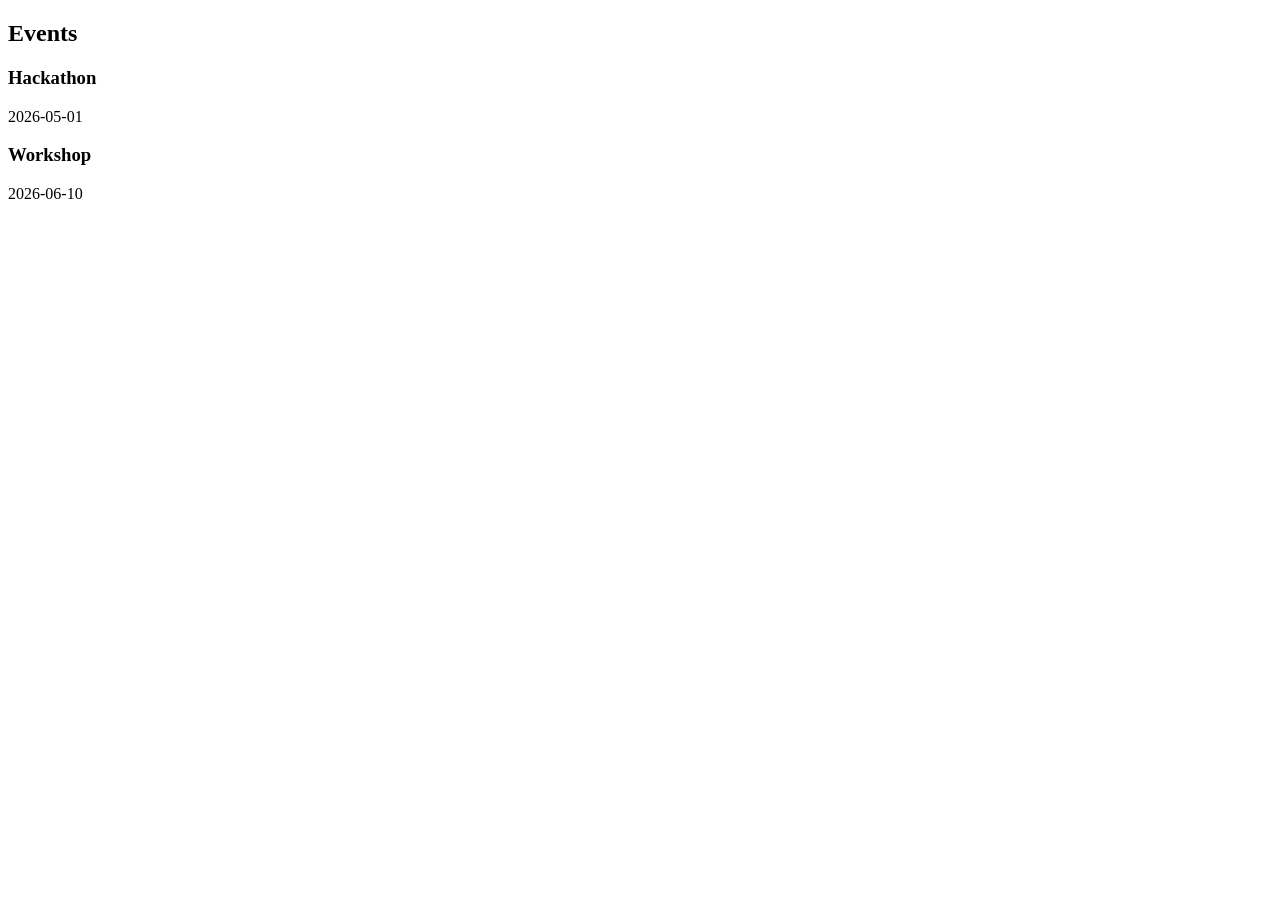
==== frontend/events.html @ eeaaaf16 "added files" ====
<!DOCTYPE html>
<html>

<body>

    <h2>Events</h2>

    <div id="events"></div>

    <script>
        const events = [
            { title: "Hackathon", date: "2026-05-01" },
            { title: "Workshop", date: "2026-06-10" }
        ];

        const container = document.getElementById("events");

        events.forEach(e => {
            container.innerHTML += `
        <div>
            <h3>${e.title}</h3>
            <p>${e.date}</p>
        </div>
    `;
        });
    </script>

</body>

</html>
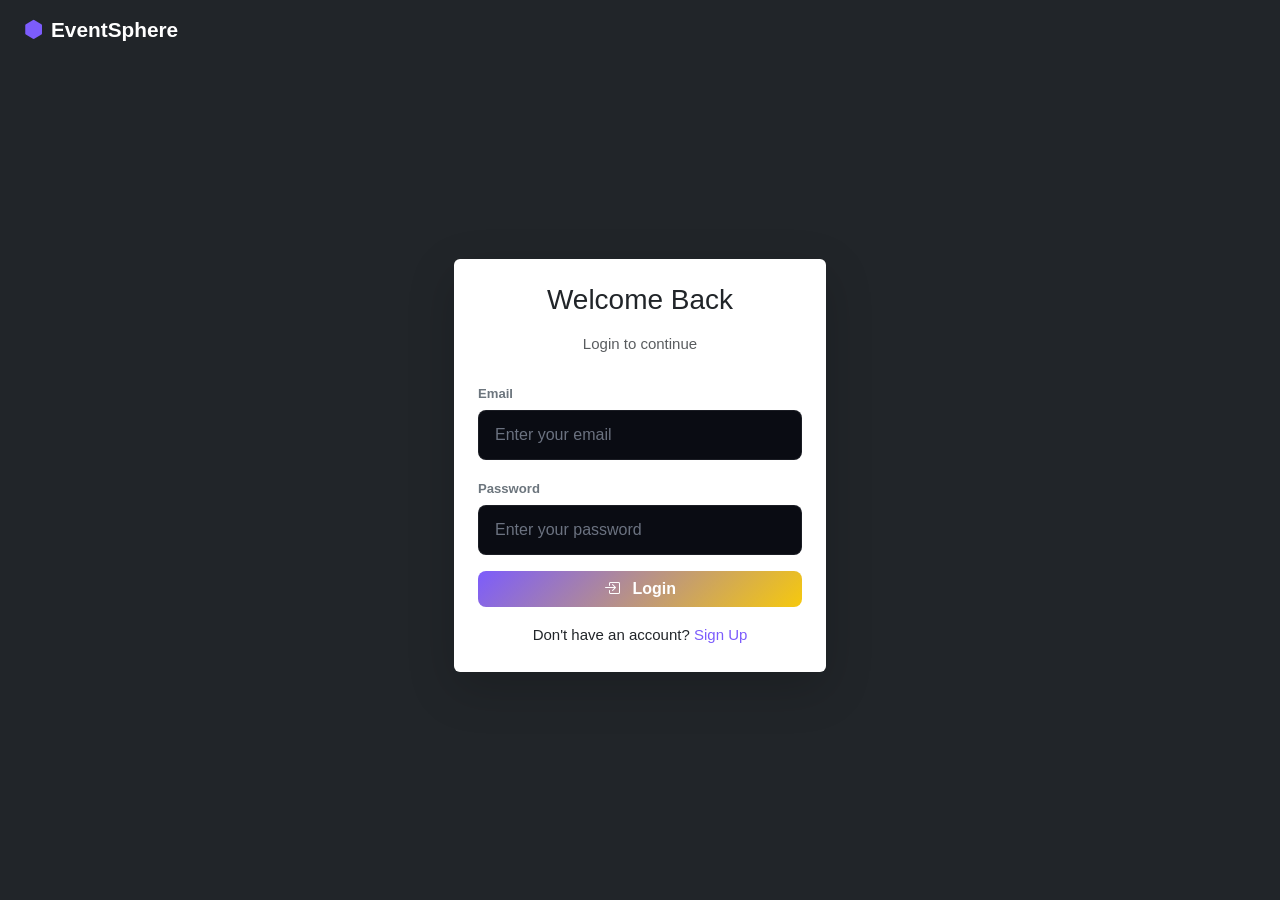
==== commit f398262e: "frontend ui of this website" ====
--- a/frontend/events.html
+++ b/frontend/events.html
@@ -1,28 +1,88 @@
 <!DOCTYPE html>
-<html>
+<html lang="en">
 
-<body>
+<head>
+    <meta charset="UTF-8">
+    <meta name="viewport" content="width=device-width, initial-scale=1.0">
+    <title>Events – EventSphere</title>
 
-    <h2>Events</h2>
+    <!-- Bootstrap -->
+    <link href="https://cdn.jsdelivr.net/npm/bootstrap@5.3.3/dist/css/bootstrap.min.css" rel="stylesheet">
 
-    <div id="events"></div>
+    <!-- Custom CSS -->
+    <link rel="stylesheet" href="css/style.css">
+</head>
+
+<body class="bg-light">
+
+    <!-- NAVBAR -->
+    <nav class="navbar navbar-dark bg-dark px-4">
+        <a href="index.html" class="navbar-brand">EventSphere</a>
+        <div>
+            <a href="my-events.html" class="btn btn-outline-light btn-sm me-2">My Events</a>
+            <button onclick="logout()" class="btn btn-danger btn-sm">Logout</button>
+        </div>
+    </nav>
+
+    <!-- EVENTS SECTION -->
+    <div class="container mt-5">
+        <h2 class="mb-4 text-center">Available Events</h2>
+
+        <div class="row" id="eventsContainer"></div>
+    </div>
+
+    <!-- JS -->
+    <script src="js/main.js"></script>
 
     <script>
+        // Protect page
+        if (!localStorage.getItem("user_id")) {
+            alert("Please login first");
+            window.location.href = "login.html";
+        }
+
+        // Dummy data (replace with API later)
         const events = [
-            { title: "Hackathon", date: "2026-05-01" },
-            { title: "Workshop", date: "2026-06-10" }
+            { id: 1, title: "Hackathon", date: "2026-05-01", location: "Bangalore" },
+            { id: 2, title: "Workshop", date: "2026-06-10", location: "Mumbai" },
+            { id: 3, title: "Tech Talk", date: "2026-07-15", location: "Hyderabad" }
         ];
 
-        const container = document.getElementById("events");
+        const container = document.getElementById("eventsContainer");
 
+        // Render cards
         events.forEach(e => {
             container.innerHTML += `
-        <div>
-            <h3>${e.title}</h3>
-            <p>${e.date}</p>
+    <div class="col-md-4 mb-4">
+        <div class="card shadow-sm h-100">
+            <div class="card-body">
+                <h5 class="card-title">${e.title}</h5>
+                <p class="text-muted mb-1">${e.date}</p>
+                <p class="text-muted">${e.location}</p>
+
+                <button class="btn btn-primary w-100"
+                    onclick="registerEvent(${e.id})">
+                    Register
+                </button>
+            </div>
         </div>
-    `;
+    </div>`;
         });
+
+        // Register event
+        function registerEvent(eventId) {
+            let myEvents = JSON.parse(localStorage.getItem("myEvents")) || [];
+
+            if (myEvents.includes(eventId)) {
+                alert("Already registered!");
+                return;
+            }
+
+            myEvents.push(eventId);
+            localStorage.setItem("myEvents", JSON.stringify(myEvents));
+
+            alert("Successfully registered!");
+        }
     </script>
 
 </body>
--- a/frontend/css/style.css
+++ b/frontend/css/style.css
@@ -0,0 +1,873 @@
+/* =============================
+   EventSphere — Global Stylesheet
+   ============================= */
+
+:root {
+  --es-bg: #0a0c13;
+  --es-bg-alt: #0f1220;
+  --es-card: #141826;
+  --es-border: rgba(255, 255, 255, 0.07);
+  --es-accent: #7c5cfc;
+  --es-accent2: #f6c90e;
+  --es-text: #e2e8f0;
+  --es-muted: #6b7280;
+  --es-grad: linear-gradient(135deg, #7c5cfc 0%, #f6c90e 100%);
+  --es-grad-soft: linear-gradient(
+    135deg,
+    rgba(124, 92, 252, 0.15),
+    rgba(246, 201, 14, 0.08)
+  );
+}
+
+/* ─── Base ─── */
+*,
+*::before,
+*::after {
+  box-sizing: border-box;
+}
+
+body {
+  margin: 0;
+  background: var(--es-bg);
+  color: var(--es-text);
+  font-family: 'DM Sans', sans-serif;
+  font-size: 15px;
+  line-height: 1.65;
+}
+
+h1,
+h2,
+h3,
+h4,
+h5,
+h6 {
+  font-family: 'Syne', sans-serif;
+}
+
+a {
+  color: var(--es-accent);
+  text-decoration: none;
+  transition: color 0.2s;
+}
+a:hover {
+  color: var(--es-accent2);
+}
+
+.py-6 {
+  padding-top: 5rem;
+  padding-bottom: 5rem;
+}
+
+/* ─── Scrollbar ─── */
+::-webkit-scrollbar {
+  width: 6px;
+}
+::-webkit-scrollbar-track {
+  background: var(--es-bg);
+}
+::-webkit-scrollbar-thumb {
+  background: var(--es-accent);
+  border-radius: 3px;
+}
+
+/* ─── Navbar ─── */
+.es-navbar {
+  background: rgba(10, 12, 19, 0.85);
+  backdrop-filter: blur(18px);
+  border-bottom: 1px solid var(--es-border);
+  padding: 0.9rem 0;
+  transition: background 0.3s;
+}
+.es-navbar.scrolled {
+  background: rgba(10, 12, 19, 0.98);
+}
+.es-brand {
+  font-family: 'Syne', sans-serif;
+  font-weight: 800;
+  font-size: 1.3rem;
+  color: #fff !important;
+  display: flex;
+  align-items: center;
+  gap: 0.5rem;
+}
+.brand-icon {
+  color: var(--es-accent);
+  font-size: 1.2rem;
+}
+.navbar-nav .nav-link {
+  color: rgba(255, 255, 255, 0.75) !important;
+  font-weight: 500;
+  letter-spacing: 0.02em;
+  padding: 0.4rem 0.75rem !important;
+  border-radius: 6px;
+  transition: all 0.2s;
+}
+.navbar-nav .nav-link:hover,
+.navbar-nav .nav-link.active {
+  color: #fff !important;
+  background: rgba(124, 92, 252, 0.15);
+}
+
+/* ─── Buttons ─── */
+.btn-es-primary {
+  background: var(--es-grad);
+  color: #fff !important;
+  border: none;
+  font-weight: 600;
+  border-radius: 8px;
+  transition:
+    transform 0.2s,
+    box-shadow 0.2s;
+}
+.btn-es-primary:hover {
+  transform: translateY(-2px);
+  box-shadow: 0 8px 24px rgba(124, 92, 252, 0.4);
+}
+.btn-outline-light {
+  border-radius: 8px;
+  font-weight: 500;
+}
+
+/* ─── Section Labels & Titles ─── */
+.es-section-label {
+  font-size: 0.72rem;
+  font-weight: 700;
+  letter-spacing: 0.14em;
+  text-transform: uppercase;
+  color: var(--es-accent);
+  display: block;
+  margin-bottom: 0.4rem;
+}
+.es-section-title {
+  font-size: clamp(1.6rem, 3vw, 2.4rem);
+  font-weight: 800;
+  line-height: 1.2;
+}
+.es-gradient-text {
+  background: var(--es-grad);
+  -webkit-background-clip: text;
+  -webkit-text-fill-color: transparent;
+  background-clip: text;
+}
+.es-badge {
+  background: rgba(124, 92, 252, 0.18);
+  color: #a78bfa;
+  border: 1px solid rgba(124, 92, 252, 0.3);
+  border-radius: 50px;
+  padding: 0.3rem 0.9rem;
+  font-size: 0.78rem;
+  font-weight: 600;
+  letter-spacing: 0.04em;
+}
+
+/* ─── Hero ─── */
+.es-hero {
+  min-height: 100vh;
+  padding-top: 80px;
+  position: relative;
+  overflow: hidden;
+  background: var(--es-bg);
+}
+.hero-bg-anim {
+  position: absolute;
+  inset: 0;
+  background:
+    radial-gradient(
+      ellipse 60% 60% at 80% 50%,
+      rgba(124, 92, 252, 0.18) 0%,
+      transparent 70%
+    ),
+    radial-gradient(
+      ellipse 40% 40% at 20% 70%,
+      rgba(246, 201, 14, 0.08) 0%,
+      transparent 60%
+    );
+  pointer-events: none;
+}
+.es-hero-title {
+  font-size: clamp(2.4rem, 5vw, 4rem);
+  font-weight: 800;
+  line-height: 1.1;
+}
+.es-hero-sub {
+  font-size: 1.1rem;
+  color: rgba(255, 255, 255, 0.65);
+  max-width: 480px;
+}
+.stat-num {
+  font-family: 'Syne', sans-serif;
+  font-size: 1.6rem;
+  font-weight: 800;
+  color: #fff;
+}
+.hero-stats small {
+  color: var(--es-muted);
+  font-size: 0.78rem;
+}
+.stat-divider {
+  width: 1px;
+  background: var(--es-border);
+  align-self: stretch;
+}
+
+/* Hero Card Stack */
+.hero-card-stack {
+  position: relative;
+  width: 320px;
+  height: 340px;
+}
+.hero-card {
+  position: absolute;
+  background: var(--es-card);
+  border: 1px solid var(--es-border);
+  border-radius: 16px;
+  padding: 1.4rem;
+  width: 220px;
+  box-shadow: 0 20px 60px rgba(0, 0, 0, 0.4);
+  transition: transform 0.4s ease;
+}
+.hero-card:hover {
+  transform: scale(1.04);
+  z-index: 10;
+}
+.hc-1 {
+  top: 0;
+  left: 50px;
+  z-index: 3;
+}
+.hc-2 {
+  top: 80px;
+  left: 120px;
+  z-index: 2;
+}
+.hc-3 {
+  top: 170px;
+  left: 20px;
+  z-index: 1;
+}
+.hero-card strong {
+  font-family: 'Syne', sans-serif;
+  font-size: 0.95rem;
+  display: block;
+  margin-bottom: 0.2rem;
+}
+
+/* ─── Backgrounds ─── */
+.bg-dark-alt {
+  background: var(--es-bg-alt) !important;
+}
+
+/* ─── Feature Cards ─── */
+.es-feature-card {
+  background: var(--es-card);
+  border: 1px solid var(--es-border);
+  border-radius: 16px;
+  padding: 2rem;
+  height: 100%;
+  transition:
+    transform 0.3s,
+    border-color 0.3s,
+    box-shadow 0.3s;
+}
+.es-feature-card:hover {
+  transform: translateY(-6px);
+  border-color: rgba(124, 92, 252, 0.4);
+  box-shadow: 0 16px 48px rgba(124, 92, 252, 0.12);
+}
+.es-feat-icon {
+  width: 52px;
+  height: 52px;
+  border-radius: 12px;
+  background: linear-gradient(135deg, #7c5cfc, #a78bfa);
+  display: flex;
+  align-items: center;
+  justify-content: center;
+  font-size: 1.4rem;
+  color: #fff;
+  margin-bottom: 1rem;
+}
+.es-feature-card h5 {
+  font-family: 'Syne', sans-serif;
+  font-size: 1rem;
+  margin-bottom: 0.5rem;
+}
+
+/* ─── Event Cards ─── */
+.es-event-card {
+  background: var(--es-card);
+  border: 1px solid var(--es-border);
+  border-radius: 16px;
+  overflow: hidden;
+  height: 100%;
+  display: flex;
+  flex-direction: column;
+  transition:
+    transform 0.3s,
+    box-shadow 0.3s,
+    border-color 0.3s;
+}
+.es-event-card:hover {
+  transform: translateY(-6px);
+  box-shadow: 0 20px 50px rgba(0, 0, 0, 0.5);
+  border-color: rgba(124, 92, 252, 0.35);
+}
+.es-event-img {
+  height: 180px;
+  display: flex;
+  align-items: center;
+  justify-content: center;
+  font-size: 3rem;
+  position: relative;
+}
+.es-event-body {
+  padding: 1.2rem;
+  flex: 1;
+  display: flex;
+  flex-direction: column;
+}
+.es-event-category {
+  font-size: 0.68rem;
+  font-weight: 700;
+  letter-spacing: 0.1em;
+  text-transform: uppercase;
+  color: var(--es-accent);
+  margin-bottom: 0.4rem;
+}
+.es-event-title {
+  font-family: 'Syne', sans-serif;
+  font-size: 1rem;
+  font-weight: 700;
+  margin-bottom: 0.5rem;
+  line-height: 1.3;
+}
+.es-event-meta {
+  font-size: 0.78rem;
+  color: var(--es-muted);
+  margin-bottom: 0.8rem;
+}
+.es-event-footer {
+  margin-top: auto;
+  padding: 0.9rem 1.2rem;
+  border-top: 1px solid var(--es-border);
+  display: flex;
+  justify-content: space-between;
+  align-items: center;
+}
+.es-event-price {
+  font-family: 'Syne', sans-serif;
+  font-weight: 800;
+  font-size: 1.05rem;
+  color: var(--es-accent2);
+}
+
+/* ─── How It Works ─── */
+.hiw-step {
+  position: relative;
+}
+.hiw-num {
+  font-family: 'Syne', sans-serif;
+  font-size: 3rem;
+  font-weight: 800;
+  color: rgba(190, 170, 249, 0.15);
+  line-height: 1;
+  margin-bottom: -0.5rem;
+}
+/* .hiw-icon {
+  font-size: 2.2rem;
+  background: var(--es-grad);
+  -webkit-background-clip: text;
+  -webkit-text-fill-color: transparent;
+} */
+.hiw-icon {
+  font-size: 2.2rem;
+  background: var(--es-grad);
+
+  background-clip: text; /* Standard */
+  -webkit-background-clip: text; /* Chrome/Safari */
+
+  color: transparent; /* Fallback */
+  -webkit-text-fill-color: transparent;
+}
+.hiw-step h6 {
+  font-family: 'Syne', sans-serif;
+  font-weight: 700;
+}
+
+/* ─── Testimonials ─── */
+.es-testimonial-card {
+  background: var(--es-card);
+  border: 1px solid var(--es-border);
+  border-radius: 16px;
+  padding: 1.8rem;
+  height: 100%;
+  transition: transform 0.3s;
+}
+.es-testimonial-card:hover {
+  transform: translateY(-4px);
+}
+.stars {
+  color: var(--es-accent2);
+  font-size: 1rem;
+  letter-spacing: 2px;
+}
+.testi-avatar {
+  width: 40px;
+  height: 40px;
+  border-radius: 50%;
+  background: linear-gradient(135deg, #7c5cfc, #a78bfa);
+  display: flex;
+  align-items: center;
+  justify-content: center;
+  font-size: 0.75rem;
+  font-weight: 700;
+  color: #fff;
+  flex-shrink: 0;
+}
+
+/* ─── CTA Section ─── */
+.es-cta-section {
+  background: linear-gradient(
+    135deg,
+    rgba(124, 92, 252, 0.1) 0%,
+    rgba(246, 201, 14, 0.05) 100%
+  );
+  border-top: 1px solid var(--es-border);
+  border-bottom: 1px solid var(--es-border);
+}
+
+/* ─── Footer ─── */
+.es-footer {
+  background: var(--es-bg-alt);
+  border-top: 1px solid var(--es-border);
+}
+.es-footer-heading {
+  font-family: 'Syne', sans-serif;
+  font-size: 0.8rem;
+  font-weight: 700;
+  letter-spacing: 0.1em;
+  text-transform: uppercase;
+  color: var(--es-text);
+  margin-bottom: 1rem;
+}
+.es-footer-links li {
+  margin-bottom: 0.5rem;
+}
+.es-footer-links a {
+  color: var(--es-muted);
+  font-size: 0.85rem;
+  transition: color 0.2s;
+}
+.es-footer-links a:hover {
+  color: var(--es-accent);
+}
+.es-social-link {
+  width: 36px;
+  height: 36px;
+  display: flex;
+  align-items: center;
+  justify-content: center;
+  border: 1px solid var(--es-border);
+  border-radius: 8px;
+  color: var(--es-muted);
+  font-size: 1rem;
+  transition: all 0.2s;
+}
+.es-social-link:hover {
+  color: var(--es-accent);
+  border-color: var(--es-accent);
+  background: rgba(124, 92, 252, 0.1);
+}
+.es-newsletter-input .form-control {
+  background: var(--es-card);
+  border: 1px solid var(--es-border);
+  color: var(--es-text);
+  border-radius: 8px 0 0 8px;
+}
+.es-newsletter-input .form-control:focus {
+  background: var(--es-card);
+  border-color: var(--es-accent);
+  color: var(--es-text);
+  box-shadow: none;
+}
+.es-newsletter-input .btn {
+  border-radius: 0 8px 8px 0;
+}
+
+/* ─── Page Hero (inner pages) ─── */
+.es-page-hero {
+  padding: 130px 0 70px;
+  background: var(--es-bg-alt);
+  border-bottom: 1px solid var(--es-border);
+  position: relative;
+  overflow: hidden;
+}
+.es-page-hero::before {
+  content: '';
+  position: absolute;
+  inset: 0;
+  background: radial-gradient(
+    ellipse 60% 80% at 50% 0%,
+    rgba(124, 92, 252, 0.12) 0%,
+    transparent 70%
+  );
+  pointer-events: none;
+}
+
+/* ─── Search & Filters ─── */
+.es-search-bar .form-control {
+  background: var(--es-card);
+  border: 1px solid var(--es-border);
+  color: var(--es-text);
+  border-radius: 10px;
+  padding: 0.75rem 1rem;
+}
+.es-search-bar .form-control:focus {
+  border-color: var(--es-accent);
+  box-shadow: none;
+  background: var(--es-card);
+  color: var(--es-text);
+}
+.es-search-bar .form-control::placeholder {
+  color: var(--es-muted);
+}
+.es-filter-btn {
+  background: var(--es-card);
+  border: 1px solid var(--es-border);
+  color: var(--es-muted);
+  border-radius: 8px;
+  padding: 0.5rem 1rem;
+  font-size: 0.85rem;
+  cursor: pointer;
+  transition: all 0.2s;
+}
+.es-filter-btn:hover,
+.es-filter-btn.active {
+  border-color: var(--es-accent);
+  color: var(--es-accent);
+  background: rgba(124, 92, 252, 0.1);
+}
+
+/* ─── Forms ─── */
+.es-form-card {
+  background: var(--es-card);
+  border: 1px solid var(--es-border);
+  border-radius: 20px;
+  padding: 2.5rem;
+}
+.form-control,
+.form-select {
+  background: var(--es-bg) !important;
+  border: 1px solid var(--es-border) !important;
+  color: var(--es-text) !important;
+  border-radius: 8px !important;
+  padding: 0.75rem 1rem !important;
+  transition:
+    border-color 0.2s,
+    box-shadow 0.2s !important;
+}
+.form-control:focus,
+.form-select:focus {
+  border-color: var(--es-accent) !important;
+  box-shadow: 0 0 0 3px rgba(124, 92, 252, 0.15) !important;
+  background: var(--es-bg) !important;
+  color: var(--es-text) !important;
+}
+.form-control::placeholder {
+  color: var(--es-muted) !important;
+}
+.form-label {
+  font-size: 0.82rem;
+  font-weight: 600;
+  color: var(--es-text);
+  margin-bottom: 0.35rem;
+}
+.form-check-input {
+  background-color: var(--es-bg) !important;
+  border: 1px solid var(--es-border) !important;
+}
+.form-check-input:checked {
+  background-color: var(--es-accent) !important;
+  border-color: var(--es-accent) !important;
+}
+.form-select option {
+  background: var(--es-bg);
+  color: var(--es-text);
+}
+.es-divider {
+  display: flex;
+  align-items: center;
+  gap: 1rem;
+  color: var(--es-muted);
+  font-size: 0.78rem;
+}
+.es-divider::before,
+.es-divider::after {
+  content: '';
+  flex: 1;
+  height: 1px;
+  background: var(--es-border);
+}
+
+/* ─── Dashboard ─── */
+.es-stat-card {
+  background: var(--es-card);
+  border: 1px solid var(--es-border);
+  border-radius: 14px;
+  padding: 1.5rem;
+  display: flex;
+  align-items: center;
+  gap: 1rem;
+  transition: transform 0.3s;
+}
+.es-stat-card:hover {
+  transform: translateY(-4px);
+}
+.es-stat-icon {
+  width: 56px;
+  height: 56px;
+  border-radius: 14px;
+  display: flex;
+  align-items: center;
+  justify-content: center;
+  font-size: 1.4rem;
+  flex-shrink: 0;
+}
+.es-stat-num {
+  font-family: 'Syne', sans-serif;
+  font-size: 1.8rem;
+  font-weight: 800;
+  line-height: 1;
+}
+.es-stat-label {
+  color: var(--es-muted);
+  font-size: 0.8rem;
+}
+.es-stat-change {
+  font-size: 0.75rem;
+  font-weight: 600;
+}
+.es-stat-up {
+  color: #22c55e;
+}
+.es-stat-down {
+  color: #ef4444;
+}
+
+.es-dash-card {
+  background: var(--es-card);
+  border: 1px solid var(--es-border);
+  border-radius: 14px;
+  padding: 1.5rem;
+}
+.es-dash-card-title {
+  font-family: 'Syne', sans-serif;
+  font-size: 0.95rem;
+  font-weight: 700;
+  margin-bottom: 1rem;
+}
+
+.es-table {
+  width: 100%;
+  border-collapse: collapse;
+}
+.es-table th {
+  font-size: 0.72rem;
+  font-weight: 700;
+  letter-spacing: 0.08em;
+  text-transform: uppercase;
+  color: var(--es-muted);
+  padding: 0.5rem 0.75rem;
+  border-bottom: 1px solid var(--es-border);
+  text-align: left;
+}
+.es-table td {
+  padding: 0.9rem 0.75rem;
+  border-bottom: 1px solid rgba(255, 255, 255, 0.04);
+  font-size: 0.85rem;
+  vertical-align: middle;
+}
+.es-table tr:last-child td {
+  border-bottom: none;
+}
+.es-table tr:hover td {
+  background: rgba(124, 92, 252, 0.05);
+}
+
+/* Status Badges */
+.badge-active {
+  background: rgba(34, 197, 94, 0.15);
+  color: #22c55e;
+  border: 1px solid rgba(34, 197, 94, 0.3);
+}
+.badge-draft {
+  background: rgba(107, 114, 128, 0.15);
+  color: #9ca3af;
+  border: 1px solid rgba(107, 114, 128, 0.3);
+}
+.badge-upcoming {
+  background: rgba(59, 130, 246, 0.15);
+  color: #60a5fa;
+  border: 1px solid rgba(59, 130, 246, 0.3);
+}
+.badge-sold-out {
+  background: rgba(239, 68, 68, 0.15);
+  color: #f87171;
+  border: 1px solid rgba(239, 68, 68, 0.3);
+}
+.es-status-badge {
+  display: inline-flex;
+  align-items: center;
+  padding: 0.25rem 0.65rem;
+  border-radius: 50px;
+  font-size: 0.7rem;
+  font-weight: 600;
+}
+
+/* Sidebar Navigation (Dashboard) */
+.es-sidebar {
+  width: 250px;
+  min-height: calc(100vh - 68px);
+  background: var(--es-bg-alt);
+  border-right: 1px solid var(--es-border);
+  padding: 1.5rem;
+  position: sticky;
+  top: 68px;
+  flex-shrink: 0;
+}
+.es-sidebar-link {
+  display: flex;
+  align-items: center;
+  gap: 0.75rem;
+  color: var(--es-muted);
+  padding: 0.6rem 0.9rem;
+  border-radius: 8px;
+  font-size: 0.88rem;
+  font-weight: 500;
+  transition: all 0.2s;
+  margin-bottom: 0.2rem;
+  cursor: pointer;
+}
+.es-sidebar-link:hover,
+.es-sidebar-link.active {
+  color: var(--es-text);
+  background: rgba(124, 92, 252, 0.15);
+}
+.es-sidebar-link.active {
+  color: var(--es-accent);
+}
+.es-sidebar-section {
+  font-size: 0.65rem;
+  font-weight: 700;
+  letter-spacing: 0.12em;
+  text-transform: uppercase;
+  color: var(--es-muted);
+  margin: 1.2rem 0 0.5rem 0.9rem;
+}
+
+/* Progress Bar */
+.es-progress-bar {
+  height: 6px;
+  background: rgba(255, 255, 255, 0.08);
+  border-radius: 3px;
+  overflow: hidden;
+}
+.es-progress-fill {
+  height: 100%;
+  border-radius: 3px;
+  background: var(--es-grad);
+  transition: width 1s ease;
+}
+
+/* ─── Registration Success ─── */
+.es-success-icon {
+  width: 80px;
+  height: 80px;
+  border-radius: 50%;
+  background: rgba(34, 197, 94, 0.1);
+  border: 2px solid rgba(34, 197, 94, 0.3);
+  display: flex;
+  align-items: center;
+  justify-content: center;
+  font-size: 2.5rem;
+  color: #22c55e;
+  margin: 0 auto;
+}
+
+/* ─── Map Placeholder ─── */
+.es-map-placeholder {
+  background: var(--es-card);
+  border: 1px solid var(--es-border);
+  border-radius: 16px;
+  height: 300px;
+  display: flex;
+  flex-direction: column;
+  align-items: center;
+  justify-content: center;
+  color: var(--es-muted);
+}
+
+/* ─── Animations ─── */
+@keyframes fadeUp {
+  from {
+    opacity: 0;
+    transform: translateY(24px);
+  }
+  to {
+    opacity: 1;
+    transform: translateY(0);
+  }
+}
+.fade-up {
+  animation: fadeUp 0.6s ease both;
+}
+.fade-up-d1 {
+  animation-delay: 0.1s;
+}
+.fade-up-d2 {
+  animation-delay: 0.2s;
+}
+.fade-up-d3 {
+  animation-delay: 0.3s;
+}
+
+@keyframes float {
+  0%,
+  100% {
+    transform: translateY(0);
+  }
+  50% {
+    transform: translateY(-8px);
+  }
+}
+.float-anim {
+  animation: float 4s ease-in-out infinite;
+}
+
+/* ─── Pagination ─── */
+.es-pagination .page-link {
+  background: var(--es-card);
+  border: 1px solid var(--es-border);
+  color: var(--es-muted);
+  border-radius: 8px;
+  margin: 0 3px;
+}
+.es-pagination .page-link:hover,
+.es-pagination .page-item.active .page-link {
+  background: var(--es-accent);
+  border-color: var(--es-accent);
+  color: #fff;
+}
+
+/* ─── Responsive ─── */
+@media (max-width: 768px) {
+  .es-sidebar {
+    display: none;
+  }
+  .py-6 {
+    padding-top: 3rem;
+    padding-bottom: 3rem;
+  }
+  .es-form-card {
+    padding: 1.5rem;
+  }
+}
